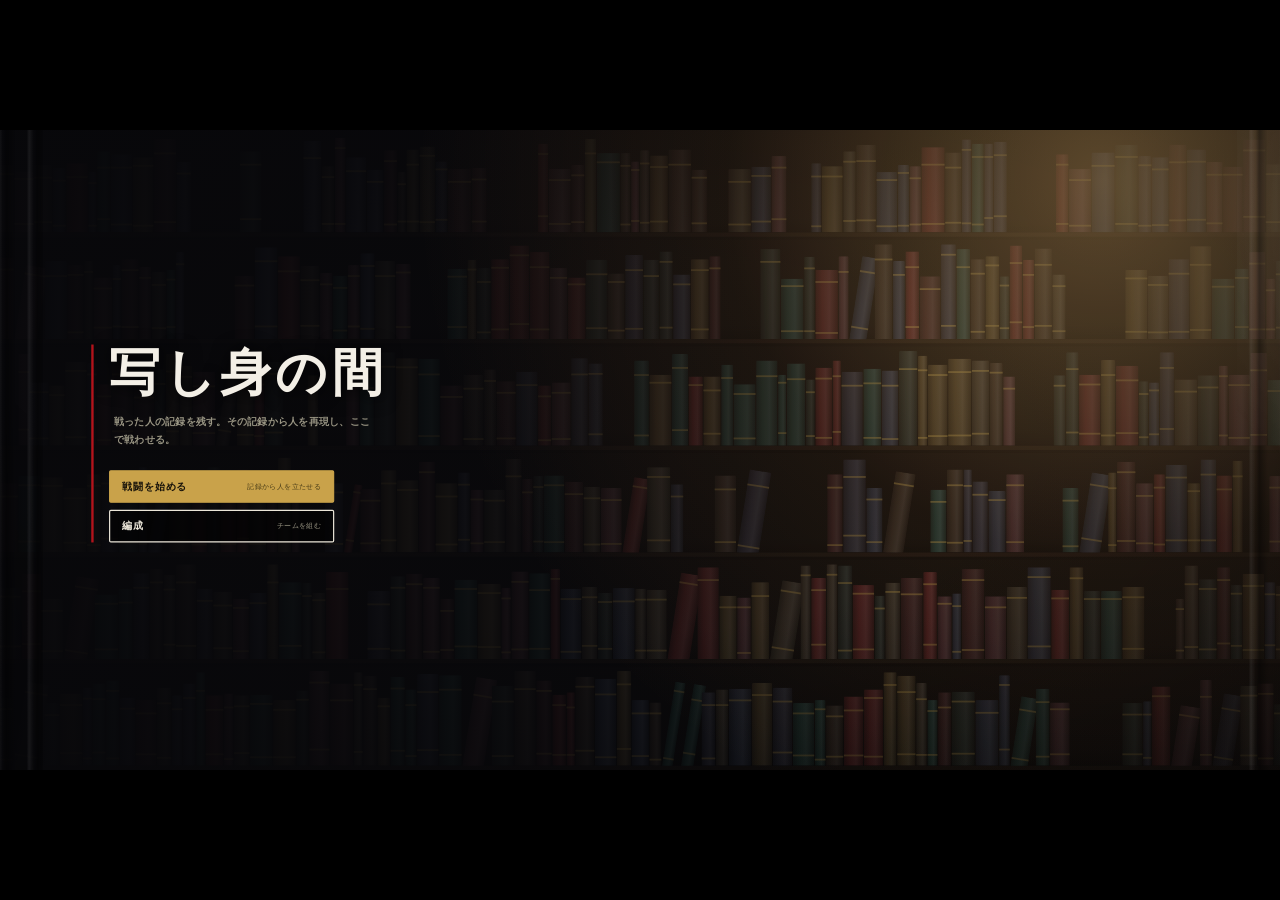
==== index.html @ 8658caf5 "戦闘試作の現状を公開用にまとめる。 参考資料の PDF は含めず、いまの画面と戦闘内容だけを残す。  Co-authored-by: Cursor <cursoragent@cursor.com>" ====
<!DOCTYPE html>
<html lang="ja">
<head>
<meta charset="UTF-8">
<meta name="viewport" content="width=device-width, initial-scale=1, maximum-scale=1, user-scalable=no, viewport-fit=cover">
<title>写し身の間</title>
<link rel="stylesheet" href="css/battle.css">
<link rel="stylesheet" href="css/frame.css">
<script>
try { if (sessionStorage.getItem('titleCurtain') === '1') document.documentElement.classList.add('curtain-hold'); } catch (err) {}
</script>
<style>
body{font-family:"Yu Mincho","YuMincho","Hiragino Mincho ProN",serif;overflow:hidden;}
#shelves{position:fixed;inset:0;display:flex;flex-direction:column;background:#0d0a08;}
.shelf{flex:1;display:flex;align-items:flex-end;overflow:hidden;border-bottom:7px solid #1c140e;box-shadow:0 5px 0 #080605,inset 0 -10px 18px rgba(0,0,0,.45);padding-top:8px;}
.b{position:relative;flex:none;margin-right:1px;border-radius:2px 2px 0 0;background-image:linear-gradient(90deg,rgba(0,0,0,.4),rgba(255,255,255,0) 30%,rgba(255,255,255,.07) 62%,rgba(0,0,0,.45));}
.b i{position:absolute;left:0;right:0;height:3px;background:rgba(201,162,74,.5);}
.b.lean{transform:rotate(9deg);transform-origin:bottom left;margin-right:14px;}
.gap{flex:none;}
#dim{position:fixed;inset:0;pointer-events:none;
  background:
    linear-gradient(90deg,rgba(8,8,11,.94) 0%,rgba(8,8,11,.86) 42%,rgba(8,8,11,.35) 72%,rgba(8,8,11,.55) 100%),
    radial-gradient(ellipse at 50% 50%,rgba(0,0,0,0) 40%,rgba(0,0,0,.7) 100%);}
#lamp{position:fixed;inset:0;pointer-events:none;background:radial-gradient(circle at 86% 8%,rgba(255,196,110,.34),rgba(255,160,70,.08) 30%,rgba(0,0,0,0) 55%);mix-blend-mode:screen;animation:flick 6s ease-in-out infinite;}
#night{position:fixed;inset:0;background:#030304;pointer-events:none;animation:lightOn 2.2s ease-out .2s forwards;}
@keyframes lightOn{0%{opacity:1}35%{opacity:.82}42%{opacity:.95}60%{opacity:.5}100%{opacity:0}}
@keyframes flick{0%,100%{opacity:1}48%{opacity:.9}52%{opacity:1}70%{opacity:.94}}
.title{
  position:relative;z-index:2;height:100%;display:flex;align-items:center;
  padding:86px 154px 108px;pointer-events:none;
}
.lead{border-left:4px solid #b3141c;padding-left:26px;max-width:640px;pointer-events:auto;}
.lead h1{margin:0;font-weight:600;font-size:5.4rem;line-height:1.12;letter-spacing:.08em;text-shadow:0 2px 30px rgba(0,0,0,.9);}
.tag{margin:18px 0 0;color:#9a9684;font-size:1.02rem;line-height:1.9;max-width:28em;}
.lead nav{display:grid;gap:12px;margin-top:34px;max-width:380px;}
.lead a.btn{
  display:flex;justify-content:space-between;align-items:center;gap:18px;
  text-decoration:none;
  font-family:"Yu Gothic","YuGothic","Hiragino Sans",sans-serif;font-weight:900;
  font-size:1.05rem;letter-spacing:.08em;text-align:left;
  background:#c9a24a;border:2px solid #c9a24a;border-radius:3px;color:#17120a;
  padding:14px 20px;
}
.lead a.btn small{font-weight:400;font-size:.75rem;color:#4a3d18;letter-spacing:.04em;}
.lead a.btn:hover{background:#e0bb64;border-color:#e0bb64;color:#17120a;}
.lead a.btn.alt{background:rgba(0,0,0,.6);border-color:#ebe6d9;color:#ebe6d9;}
.lead a.btn.alt small{color:#9a9684;}
.lead a.btn.alt:hover{background:#ebe6d9;color:#0b0c10;}
.lead a.btn.alt:hover small{color:#444;}
@container screen (max-width:860px){
  .title{padding:65px 22px;}
  .lead{padding-left:18px;}
  #dim{background:linear-gradient(180deg,rgba(8,8,11,.9),rgba(8,8,11,.78));}
}
@media(prefers-reduced-motion:reduce){#night{animation:none;opacity:0}#lamp{animation:none}}
</style>
</head>
<body>
<div id="shelves" aria-hidden="true"></div>
<div id="dim"></div>
<div id="lamp"></div>
<div id="night"></div>
<div id="curtain" class="curtain" aria-hidden="true">
  <div class="curtain-panel left"></div>
  <div class="curtain-panel right"></div>
</div>
<main class="title">
  <section class="lead">
    <h1>写し身の間</h1>
    <p class="tag">戦った人の記録を残す。その記録から人を再現し、ここで戦わせる。</p>
    <nav>
      <a class="btn" href="戦闘.html">戦闘を始める <small>記録から人を立たせる</small></a>
      <a class="btn alt" id="toForm" href="編成.html">編成 <small>チームを組む</small></a>
    </nav>
  </section>
</main>
<script>
(function () {
  var host = document.getElementById('shelves');
  var palette = ['#3b1f1f','#2a2f3d','#3a3226','#1f3a33','#4a2a2e','#2b2b36','#4a3b22','#232a24','#5a2020','#33281f'];
  function rng(a) {
    return function () {
      a |= 0; a = a + 0x6D2B79F5 | 0;
      var t = Math.imul(a ^ a >>> 15, 1 | a);
      t = t + Math.imul(t ^ t >>> 7, 61 | t) ^ t;
      return ((t ^ t >>> 14) >>> 0) / 4294967296;
    };
  }
  function build() {
    host.innerHTML = '';
    var r = rng(20261114);
    var box = document.getElementById('screen');
    var n = Math.max(3, Math.round((box ? box.clientHeight : window.innerHeight) / 170));
    var width = (box ? box.clientWidth : window.innerWidth) + 60;
    for (var s = 0; s < n; s++) {
      var shelf = document.createElement('div');
      shelf.className = 'shelf';
      var used = 0;
      while (used < width) {
        if (r() < 0.06) {
          var gap = document.createElement('div');
          gap.className = 'gap';
          var gapW = 30 + Math.floor(r() * 60);
          gap.style.width = gapW + 'px';
          shelf.appendChild(gap);
          used += gapW;
          continue;
        }
        var bookW = 14 + Math.floor(r() * 26);
        var book = document.createElement('div');
        book.className = 'b' + (r() < 0.04 ? ' lean' : '');
        book.style.width = bookW + 'px';
        book.style.height = (62 + Math.floor(r() * 36)) + '%';
        book.style.backgroundColor = palette[Math.floor(r() * palette.length)];
        var line = document.createElement('i');
        line.style.top = (10 + Math.floor(r() * 10)) + '%';
        book.appendChild(line);
        if (r() < 0.7) {
          var line2 = document.createElement('i');
          line2.style.bottom = (8 + Math.floor(r() * 10)) + '%';
          book.appendChild(line2);
        }
        shelf.appendChild(book);
        used += bookW + 1;
      }
      host.appendChild(shelf);
    }
  }
  build();
  var wait;
  window.addEventListener('screenfit', build);
  window.addEventListener('resize', function () {
    clearTimeout(wait);
    wait = setTimeout(build, 200);
  });

  var curtain = document.getElementById('curtain');
  var night = document.getElementById('night');
  var toForm = document.getElementById('toForm');
  if (toForm) toForm.addEventListener('click', function (ev) {
    if (window.matchMedia('(prefers-reduced-motion: reduce)').matches) return;
    ev.preventDefault();
    curtain.style.pointerEvents = 'auto';
    curtain.className = 'curtain closing';
    setTimeout(function () {
      try { sessionStorage.setItem('formCurtain', '1'); } catch (err) {}
      window.location.href = '編成.html';
    }, 520);
  });
  try {
    if (sessionStorage.getItem('titleCurtain') === '1') {
      night.style.animation = 'none';
      night.style.opacity = '0';
    }
  } catch (err) {}
})();
</script>
<script src="js/frame.js"></script>
<script>
if (window.revealCurtain) window.revealCurtain('titleCurtain');
</script>
</body>
</html>
---- css/battle.css ----
:root{
  --bg:#070608;
  --ink:#f3efe6;
  --dim:#a3988c;
  --gold:#c4a574;
  --gold-2:#e6d3a1;
  --line:#3a2c22;
  --hp:#c4453c;
  --stag:#d7a441;
  --panel:rgba(10,8,10,.82);
}
*{box-sizing:border-box;}
html,body{margin:0; min-height:100%;}
body{
  background:var(--bg); color:var(--ink);
  font-family:"Yu Gothic","YuGothic","Segoe UI",sans-serif;
}
button,a{font-family:inherit;}
button{
  background:#120e10; color:var(--ink); border:1px solid var(--line);
  padding:8px 14px; cursor:pointer;
}
button:hover{border-color:var(--gold);}
button.primary{border-color:var(--gold); color:var(--gold-2);}
.hidden{display:none !important;}
a{color:var(--gold-2); text-decoration:none;}

.stage-bg{
  position:fixed; inset:0; z-index:0; overflow:hidden; pointer-events:none;
  background:
    url("../assets/bg/stage.png") center bottom / cover no-repeat,
    linear-gradient(180deg, #10080c 0%, #1c1012 46%, #2a1612 100%);
}
.battle-bg{background:#070608;}
.stage-bg-art{
  position:absolute; top:-4%; left:-8%; width:116%; height:112%;
  object-fit:cover; object-position:center 42%;
  opacity:0; visibility:hidden;
  animation:bgsway 11s ease-in-out infinite;
}
.battle-bg .stage-bg-art{opacity:1; visibility:visible;}
@keyframes bgsway{
  0%,100%{transform:translateX(0);}
  50%{transform:translateX(-5.2%);}
}

.gate{
  position:relative; z-index:1; max-width:760px; margin:0 auto;
  height:100%; min-height:0; padding:48px 22px 64px;
}
.gate h1{
  font-family:"Yu Mincho","YuMincho",serif; font-weight:500;
  letter-spacing:.18em; font-size:1.6rem; margin:0 0 8px;
}
.sub{color:var(--dim); font-size:.86rem; line-height:1.6; margin:0 0 22px;}
.gate-nav{font-size:.78rem; margin-bottom:28px; letter-spacing:.08em;}
.gate-nav a{margin-right:14px;}
.preview,.pick{
  background:var(--panel); border:1px solid var(--line); padding:14px 16px; margin-bottom:14px;
}
.preview h2,.pick h2{
  margin:0 0 8px; font-size:.95rem; color:var(--gold-2); font-weight:600; letter-spacing:.08em;
}
.note{color:var(--dim); font-size:.78rem; line-height:1.55; margin:0;}
.chips{display:flex; flex-wrap:wrap; gap:6px; margin-top:8px;}
.reschip{
  font-size:.72rem; border:1px solid var(--line); border-radius:999px; padding:2px 8px; color:var(--dim);
}
.reschip.fatal,.reschip.weak{color:#ff4d3d; border-color:#6a3030;}
.reschip.normal{color:#e6c44a; border-color:#6a5420;}
.reschip.endured{color:#c8c3bb; border-color:#5a5044;}
.reschip.immune{color:#f4efe6; border-color:#5a5044;}
.pagelist{font-size:.74rem; color:var(--dim); line-height:1.55; margin:8px 0 0;}
.picks{display:grid; grid-template-columns:1fr 1fr; gap:8px;}
@container screen (max-width:640px){.picks{grid-template-columns:1fr;}}
.pickbtn{text-align:left; width:100%; background:#120e10;}
.pickbtn.sel{border-color:var(--gold); background:#1c1410;}
.pickbtn b{display:block; margin-bottom:4px;}
.pickbtn span{display:block; color:var(--dim); font-size:.75rem; font-weight:400;}
details{margin:8px 0 16px; color:var(--dim); font-size:.8rem;}
summary{cursor:pointer; color:var(--gold-2);}
.rules ul{margin:6px 0 12px; padding-left:1.2em; line-height:1.55;}
.hub a{
  display:block; border:1px solid var(--line); background:var(--panel);
  padding:22px 18px; color:var(--ink);
}
.hub a:hover{border-color:var(--gold);}
.hub h2{margin:0 0 6px; font-size:1.05rem; letter-spacing:.12em;}
.hub p{margin:0; color:var(--dim); font-size:.82rem;}

.field{position:relative; z-index:1; height:100%; min-height:0; display:flex; flex-direction:column; overflow:hidden;}
.field-bar{
  display:grid; grid-template-columns:120px 1fr 120px; align-items:center;
  padding:12px 18px 0;
}
.scenehead{text-align:center;}
.scenehead strong{
  font-family:"Yu Mincho","YuMincho",serif; font-weight:500; letter-spacing:.22em; font-size:1.05rem;
  text-shadow:0 2px 8px rgba(0,0,0,.8);
}
.field-bar .ghost{justify-self:end;}
.field-bar button{background:rgba(8,6,8,.72);}
.stage{position:absolute; left:0; right:0; top:52px; bottom:0;}
.stage-ground{
  position:absolute; left:50%; bottom:-2%; z-index:1; pointer-events:none;
  width:min(4600px, 350%); height:auto; transform:translateX(-50%);
}
.wing{position:absolute; inset:0; z-index:2; pointer-events:none;}
.wing .actor{width:190px; margin-left:-95px;}
.wing .sprite{width:158px; height:220px; overflow:visible;}
.actor{
  position:absolute;
  display:flex; flex-direction:column; align-items:center;
  pointer-events:none; transition:transform .38s cubic-bezier(.3,.9,.35,1);
}
.wing .actor.form-1{bottom:34.3%; z-index:3;}
.wing .actor.form-2{bottom:21.5%; z-index:5;}
.wing .actor.form-3{bottom:39.2%; z-index:2;}
.wing .actor.form-4{bottom:24.7%; z-index:4;}
.wing .actor.form-5{bottom:42.5%; z-index:1;}
.wing.left .actor.form-1{left:40%;}
.wing.left .actor.form-2{left:32%;}
.wing.left .actor.form-3{left:25%;}
.wing.left .actor.form-4{left:19%;}
.wing.left .actor.form-5{left:13%;}
.wing.right .actor.form-1{left:82%;}
.wing.right .actor.form-2{left:87%;}
.wing.right .actor.form-3{left:91%;}
.wing.right .actor.form-4{left:94%;}
.wing.right .actor.form-5{left:97%;}
#screen[data-layout="desk"] .plates .plate{width:348px;}
#screen[data-layout="desk"] .plate h2{font-size:1.19rem;}
#screen[data-layout="desk"] .plate .hpnum,
#screen[data-layout="desk"] .plate .stagnum{font-size:1.25rem;}
#screen[data-layout="desk"] .parties .skillcol{width:139px;}
#screen[data-layout="desk"] .skillcol .spd{font-size:2.54rem;}
#screen[data-layout="desk"] .sheet{transform:scale(1.125);}
#screen[data-layout="desk"] .sheet.left{transform-origin:top left;}
#screen[data-layout="desk"] .sheet.right{transform-origin:top right;}
.plates{position:absolute; inset:0; z-index:4; pointer-events:none;}
.plates .plate{
  position:absolute; width:240px; max-width:none; margin:0;
  pointer-events:auto;
}
.plates.left .plate.form-1{left:7%; bottom:2%; z-index:5;}
.plates.left .plate.form-2{left:5.2%; bottom:12%; z-index:4;}
.plates.left .plate.form-3{left:3.4%; bottom:22%; z-index:3;}
.plates.left .plate.form-4{left:1.6%; bottom:32%; z-index:2;}
.plates.left .plate.form-5{left:0%; bottom:42%; z-index:1;}
.plates.right .plate.form-1{right:7%; bottom:2%; z-index:5;}
.plates.right .plate.form-2{right:5.2%; bottom:12%; z-index:4;}
.plates.right .plate.form-3{right:3.4%; bottom:22%; z-index:3;}
.plates.right .plate.form-4{right:1.6%; bottom:32%; z-index:2;}
.plates.right .plate.form-5{right:0%; bottom:42%; z-index:1;}
.parties{display:flex; align-items:flex-end; justify-content:center; gap:10px; flex-wrap:wrap;}
.party{display:flex; flex-direction:column; align-items:center; gap:4px;}
.who{font-size:.72rem; letter-spacing:.12em; color:var(--gold-2);}
.parties .skillcol{width:96px;}
.actor.left{--dir:1;}
.actor.right{--dir:-1;}
.actor.left.engage{transform:translateX(288px);}
.actor.right.engage{transform:translateX(-288px);}
.actor.engage.hold{transition:none; animation:none;}
.actor.left.engage.rushing,
.actor.right.engage.rushing{transition:none;}
.actor.left.engage.rushing{animation:rushL .52s cubic-bezier(.2,.85,.3,1) both;}
.actor.right.engage.rushing{animation:rushR .52s cubic-bezier(.2,.85,.3,1) both;}
.sprite{
  position:relative; width:250px; height:330px; pointer-events:auto; cursor:pointer; transform-origin:50% 100%;
  display:flex; align-items:flex-end; justify-content:center; overflow:visible;
}
.actor.left .sprite img{transform:scaleX(-1);}
.sprite img{width:auto; height:100%; max-width:none; flex:0 0 auto;}
.sprite img.fail{display:none;}
.stand{
  position:absolute; left:50%; bottom:28px; transform:translateX(-50%);
  width:92px; height:200px; border:1px solid rgba(196,165,116,.35);
  background:linear-gradient(180deg, rgba(196,165,116,.08), rgba(196,165,116,.02));
  display:flex; align-items:flex-end; justify-content:center;
  font-family:"Yu Mincho","YuMincho",serif; font-size:2rem; color:rgba(230,211,161,.45); padding-bottom:18px;
}
.sprite img:not(.fail) ~ .stand{display:none;}
.footbuffs{
  display:flex; justify-content:center; gap:4px;
  margin-top:-18px; position:relative; z-index:3; pointer-events:none;
}
.footbuff{position:relative; width:26px; height:26px; flex:0 0 auto;}
.footbuff img{width:100%; height:100%; object-fit:contain; filter:drop-shadow(0 1px 2px rgba(0,0,0,.85));}
.footbuff img.fail{display:none;}
.footbuff b{
  position:absolute; right:-5px; bottom:-4px; min-width:12px; padding:0 2px;
  background:rgba(8,6,8,.86); color:#f4efe6; border:1px solid rgba(196,165,116,.75); border-radius:7px;
  font-size:.62rem; line-height:1.15; text-align:center;
}
.ring{
  width:132px; height:28px; margin-top:-8px;
  border:2px solid rgba(180,64,52,.9); border-radius:50%;
  background:radial-gradient(ellipse at center, rgba(0,0,0,.55), transparent 70%);
  box-shadow:0 0 12px rgba(180,64,52,.35);
}
.actor.left .ring{border-color:rgba(196,165,116,.95); box-shadow:0 0 12px rgba(196,165,116,.4);}
.morale{
  position:absolute; left:50%; top:42%; z-index:4;
  transform:translate(-50%, -50%);
  width:7.2em; height:7.2em;
  display:flex; align-items:center; justify-content:center;
  pointer-events:none;
}
.morale::before{
  content:""; position:absolute; inset:0; border-radius:50%;
  background:radial-gradient(circle, rgba(150,205,255,.42) 0%, rgba(90,170,255,.16) 46%, rgba(70,150,255,0) 72%);
  box-shadow:0 0 16px rgba(110,180,255,.35);
  animation:moraleglow 2.2s ease-in-out infinite;
}
.morale span{
  position:relative; z-index:1;
  color:#7ecbff; font-weight:700; letter-spacing:.14em;
  font-size:.78rem; line-height:1;
  text-shadow:0 0 8px rgba(90,170,255,.85), 0 1px 2px rgba(0,0,0,.65);
}
.plate{
  position:relative; width:100%; max-width:520px;
  background:transparent; border:0; padding:0;
}
.plate.right{margin-left:0;}
.plate-art{position:relative; width:100%; aspect-ratio:2171 / 724;}
.plate.right .plate-art{transform:scaleX(-1);}
.stateshead,.statusframe{
  position:absolute; inset:0; width:100%; height:100%;
  object-fit:fill; pointer-events:none;
}
.stateshead{z-index:1;}
.statusframe{z-index:3;}
.plate .bar{
  position:absolute; z-index:2; margin:0; height:auto;
  background:#140e10; overflow:hidden;
}
.plate .bar.hp{left:29.66%; top:58.70%; width:56.84%; height:11.33%;}
.plate .bar.stagger{left:28.93%; top:75.83%; width:56.29%; height:11.05%;}
.plate h2,
.plate .hpnum,.plate .stagnum{
  position:absolute; z-index:4; margin:0;
  display:flex; align-items:center; justify-content:center;
  color:#f4efe6; text-shadow:0 1px 2px #000;
  pointer-events:none;
}
.plate h2{
  left:34.09%; top:21.69%; width:38.05%; height:21%;
  font-family:"Yu Mincho","YuMincho",serif; font-weight:500;
  letter-spacing:.08em; font-size:.82rem;
}
.plate .hpnum{left:29.66%; top:58.70%; width:56.84%; height:11.33%; justify-content:flex-end; padding-right:3%;}
.plate .stagnum{left:28.93%; top:75.83%; width:56.29%; height:11.05%; justify-content:flex-end; padding-right:3%;}
.plate .hpnum,.plate .stagnum{font-size:.86rem; font-weight:600;}
.plate.right h2{transform:scaleX(-1);}
.plate.right .hpnum span,
.plate.right .stagnum span{display:inline-block; transform:scaleX(-1);}
.meter{display:flex; justify-content:space-between; font-size:.72rem; color:var(--dim); margin-top:6px;}
.bar{position:relative; height:7px; background:#1a1214; margin-top:3px; overflow:hidden;}
.bar span{position:absolute; left:0; top:0; bottom:0; display:block;}
.bar .fill{transition:width .35s ease-out;}
.bar .ghost{background:rgba(255,236,200,.75); transition:width .6s ease-in .45s;}
.bar.hp .fill{background:var(--hp);}
.bar.stagger .fill{background:var(--stag);}
.lightrow{display:flex; align-items:center; gap:6px; margin-top:8px; font-size:.75rem; color:var(--gold-2);}
.pips{display:inline-flex; gap:4px;}
.pips i{width:11px; height:15px; border:1px solid var(--gold); display:block;}
.pips i.on{background:var(--gold);}
.speeds{position:relative; z-index:2; display:flex; justify-content:center; gap:10px; margin-bottom:2px; pointer-events:auto;}
.slot{
  position:relative; width:78px; height:88px; padding:0; border:none; background:transparent;
  color:var(--ink); display:flex; flex-direction:column; align-items:center; justify-content:center; gap:1px;
}
button.slot{cursor:pointer;}
div.slot{cursor:default;}
.slot::before,.slot::after{
  content:""; position:absolute; inset:0;
  clip-path:polygon(50% 0, 100% 25%, 100% 75%, 50% 100%, 0 75%, 0 25%);
}
.slot::before{background:#8d7349;}
.slot::after{inset:3px; background:rgba(10,8,10,.94);}
.slot b,.slot span{position:relative; z-index:1; line-height:1.15;}
.slot b{font-size:1.35rem; color:var(--gold-2); font-weight:600;}
.slot span{max-width:62px; font-size:.62rem; color:var(--dim);}
.slot.sel{filter:drop-shadow(0 0 7px rgba(230,211,161,.95));}
.slot.sel::before{background:var(--gold-2);}
button.slot:hover::before{background:var(--gold-2);}
.slot.set::before{background:linear-gradient(180deg, #ffd08a, #ff8a1e 55%, #b4480c);}
.slot.set::after{background:radial-gradient(circle at 50% 40%, rgba(120,52,8,.96), rgba(22,10,4,.96) 72%);}
.slot.set b{color:#ffe2b0;}
.slot.set span{color:#ffc07a;}
.slot.set{animation:setglow 1.6s ease-in-out infinite;}
.slot.set.sel{animation:none; filter:drop-shadow(0 0 10px rgba(255,230,180,1));}
.slot.flash{animation:setburst .5s ease-out, setglow 1.6s ease-in-out .5s infinite;}
.slot.hot{animation:none; filter:drop-shadow(0 0 12px rgba(255,120,60,1)); transform:scale(1.12);}
.slot.hot::before{background:#ff6a3c;}
.slot.dazed{filter:grayscale(1) brightness(.62);}
.slot.dazed b,.slot.dazed span{color:#8d8880;}
.slot.rolling b{animation:spin .1s linear infinite;}
.slot.landed{animation:land .35s ease-out;}
.actor.ko,.plate.ko{opacity:.55;}
.badge{display:inline-block; margin-top:6px; font-size:.7rem; color:#e07a72; border:1px solid #6a3030; padding:1px 8px;}

.center{
  position:absolute; left:50%; top:4%; transform:translateX(-50%);
  width:460px; z-index:4; pointer-events:none;
}
.stage-text{font-size:.84rem; line-height:1.55; margin:10px 0 0; text-align:center;}
.stage-text.hit,.stage-text.bad{color:#e07a72;}
.stage-text.win{color:#b7d7b2;}
.stage-text.clash{color:var(--gold-2);}
.stage-text.dim{color:var(--dim);}

.dock{
  position:absolute; left:0; right:0; bottom:0; z-index:3; pointer-events:none;
  display:grid; grid-template-columns:minmax(280px, 1.2fr) minmax(240px, 1fr) minmax(280px, 1.2fr);
  gap:12px; align-items:end; padding:28px 16px 14px;
  background:linear-gradient(180deg, transparent, rgba(0,0,0,.55) 42%);
}
.dock > .handbar{pointer-events:auto;}
.handbar{padding:0;}
@container screen (max-width:980px){
  .wing .sprite{width:132px; height:184px;}
  .wing .actor{width:150px; margin-left:-75px;}
  .plates .plate{width:204px;}
}
@container screen (max-height:820px){
  .wing .sprite{width:140px; height:190px;}
}
.skillrow{display:flex; align-items:center; justify-content:center; gap:14px;}
.skillcol{
  position:relative; width:124px; aspect-ratio:462 / 984; flex:0 0 auto;
}
.skillcol.dazed{filter:grayscale(1) brightness(.62); pointer-events:none;}
.skillcol.dazed .spd{color:#9a958c;}
.skillcol .frame{
  position:absolute; pointer-events:none;
  width:calc(1536 / 462 * 100%); height:calc(1024 / 984 * 100%);
  left:calc(537 / 462 * -100%); top:calc(8 / 984 * -100%);
}
.skillcol .iconbtn{position:absolute; z-index:1; left:21.21%; width:57.14%; height:31.10%;}
.skillcol .iconbtn.a{top:7.52%;}
.skillcol .iconbtn.b{top:43.60%;}
.skillcol .head{
  position:absolute; z-index:2; padding:0; border:0; background:transparent; cursor:pointer;
  width:calc(35.50% * 188 / 164); height:calc(15.85% * 179 / 159);
  left:calc(32.03% - 35.50% * 14 / 164);
  top:calc(80.08% - 15.85% * 10 / 159);
}
.skillcol .head img{width:100%; height:100%; object-fit:fill; display:block; pointer-events:none;}
.head img.fail,.stateshead.fail,.sheet-head.fail{visibility:hidden}
.skillcol .head.on{filter:drop-shadow(0 0 6px rgba(255,154,46,.95));}
.skillcol .spd{
  position:absolute; z-index:3; left:50%; top:1.2%; margin:0;
  transform:translate(-50%, -50%); pointer-events:none;
  font-size:1.75rem; line-height:1; color:#f7f1e6;
  text-shadow:0 1px 2px #000, 0 0 2px #000;
}
.skillcol.on .spd{color:#ffe2b0;}
.iconbtn{
  padding:0; border:0; background:transparent; color:#f6f0e6;
}
.iconbtn img{
  position:absolute; left:50%; top:50%; height:102%; width:auto; aspect-ratio:1;
  transform:translate(-50%, -50%); pointer-events:none;
}
.iconbtn img.fail{display:none;}
.iconbtn .fallback{display:none; position:absolute; inset:0; align-items:center; justify-content:center; font-size:1.1rem;}
.iconbtn:has(img.fail) .fallback{display:flex;}
.iconbtn.set{filter:drop-shadow(0 0 6px rgba(255,154,46,.95));}
.iconbtn.aiming{translate:0 -8px; filter:drop-shadow(0 0 8px rgba(255,244,210,.95));}
.gear{
  width:116px; height:116px; padding:0; border:0; background:transparent; flex:0 0 auto;
  filter:drop-shadow(0 0 8px rgba(255,140,40,.35));
}
.gear img{width:100%; height:100%; object-fit:contain; display:block;}
.gear img.fail{display:none;}
.slot.pickable{filter:drop-shadow(0 0 7px rgba(74,168,255,.85));}
.skillchip{
  width:148px; padding:8px; background:#120e10; border:1px solid var(--line); font-size:.78rem;
}
.skillchip b{display:block; margin-bottom:4px;}
.hand{display:flex; justify-content:center; flex-wrap:wrap; gap:8px;}
.page{
  position:relative; width:132px; min-height:168px; text-align:left;
  background:linear-gradient(180deg, #1a1416, #0e0a0c);
  border:1px solid var(--line); color:var(--ink); padding:10px 8px 10px;
  transition:transform .16s ease, border-color .16s ease, box-shadow .16s ease;
}
button.page:hover{transform:translateY(-10px); border-color:var(--gold); box-shadow:0 8px 18px rgba(0,0,0,.55);}
.page .cost{
  position:absolute; top:-9px; left:-9px; width:26px; height:26px; border-radius:50%;
  display:flex; align-items:center; justify-content:center;
  background:radial-gradient(circle at 35% 30%, #fff4cf, #e4b85a 45%, #7a5520);
  color:#2a1a08; font-weight:700; font-size:.8rem; box-shadow:0 0 8px rgba(240,190,90,.6);
}
.page .n{display:block; margin:6px 0 8px; letter-spacing:.06em;}
.page .mark{
  position:absolute; top:-9px; right:-6px; padding:1px 6px; font-size:.64rem;
  background:#ff9a2e; color:#1a0d04; font-weight:700;
}
.page.on{border-color:#ff9a2e; box-shadow:0 0 0 1px #ff9a2e, 0 0 16px rgba(255,154,46,.45);}
button.page.on{transform:translateY(-14px);}
.page.poor{opacity:.38;}
.page.pending{opacity:0;}
.page.deal{animation:deal .38s cubic-bezier(.2,.8,.3,1.2) both;}
.diepip{display:flex; align-items:center; gap:6px; font-size:.75rem; margin-top:3px;}
.diepip img{width:18px; height:18px; object-fit:contain;}
.diepip img.fail{display:none;}
.diepip.slash{color:#e07a72;}
.diepip.pierce{color:#8fb8b4;}
.diepip.blunt{color:#e0c27a;}
.diepip.block{color:#b7c3d6;}
.diepip.evade{color:#b7d7b2;}
.actions{display:flex; justify-content:center; gap:8px; margin-top:8px;}
.err,.plan-note{
  width:fit-content; margin:0 auto 22px; padding:4px 12px;
  color:var(--gold-2); background:rgba(8,6,8,.78); font-size:.78rem;
}
.err{color:#e07a72;}

.logdock{
  position:fixed; z-index:5; top:0; right:0; width:min(420px, 100%); height:100%;
  background:rgba(8,6,8,.94); border-left:1px solid var(--line);
  display:flex; flex-direction:column; overflow:hidden;
}
.logdock-head{
  flex:0 0 auto; padding:14px 16px 10px;
  display:flex; align-items:center; justify-content:space-between;
  background:rgba(8,6,8,.98); border-bottom:1px solid var(--line);
}
.logdock-head h3{margin:0; font-size:.9rem; letter-spacing:.12em; color:var(--gold-2);}
.logdock-body{flex:1; min-height:0; overflow:auto; padding:12px 16px 18px;}
.logdock-body h3{margin:14px 0 10px; font-size:.9rem; letter-spacing:.12em; color:var(--gold-2);}
.log{font-size:.8rem; line-height:1.55;}
.log div{margin:0 0 6px;}
.log .dim{color:var(--dim);}
.log .hit,.log .bad{color:#e07a72;}
.log .win{color:#b7d7b2;}
.log .clash{color:var(--gold-2);}
.enemyhand{display:flex; flex-wrap:wrap; gap:8px; margin-top:12px;}
.enemyhand .page{cursor:default; width:120px; min-height:0;}

.duel{position:relative; display:flex; align-items:center; justify-content:center; gap:18px; margin-bottom:10px;}
.parryfx{position:absolute; left:50%; top:46%; width:0; height:0; z-index:2; pointer-events:none;}
.parryfx .blade,
.parryfx .spark{position:absolute; left:0; top:0; pointer-events:none;}
.parryfx .blade{
  width:78px; height:3px; margin:-2px 0 0 -39px; border-radius:2px;
  background:linear-gradient(90deg, transparent, #fff6d8 38%, #fff 50%, #e7c27a 72%, transparent);
  filter:drop-shadow(0 0 6px rgba(255,214,120,.95));
  transform-origin:center;
}
.parryfx .blade.a{animation:parryA .42s ease-out both;}
.parryfx .blade.b{animation:parryB .42s ease-out both;}
.parryfx .spark{
  width:18px; height:18px; margin:-9px 0 0 -9px; border-radius:50%;
  background:radial-gradient(circle, #fff 0%, #ffe08a 42%, rgba(255,150,40,0) 74%);
  animation:parrySpark .42s ease-out both;
}
.duel.spinning .face b{animation:spin .1s linear infinite;}
.duelvs{font-family:"Yu Mincho","YuMincho",serif; color:var(--gold-2); font-size:1.2rem; min-width:1.2em; text-align:center;}
.face{
  position:relative; width:96px; height:108px;
  display:flex; flex-direction:column; align-items:center; justify-content:center;
  --tone:#c4a574;
}
.face::before,.face::after{
  content:""; position:absolute; inset:0;
  clip-path:polygon(50% 0, 100% 25%, 100% 75%, 50% 100%, 0 75%, 0 25%);
}
.face::before{background:var(--tone);}
.face::after{inset:4px; background:radial-gradient(circle at 50% 38%, #2a1c18, #0a0708 75%);}
.face > *{position:relative; z-index:1;}
.face b{font-size:2.4rem; line-height:1; color:#fff3dc; text-shadow:0 0 10px var(--tone);}
.face span{font-size:.66rem; color:var(--tone); letter-spacing:.1em; margin-top:2px;}
.face img{width:22px; height:22px; object-fit:contain;}
.face img.fail{display:none;}
.face.none{visibility:hidden;}
.face.slash{--tone:#e07a72;}
.face.pierce{--tone:#7fc4bc;}
.face.blunt{--tone:#e8c26e;}
.face.block{--tone:#a9bbd6;}
.face.evade{--tone:#9fd49a;}
.face.win{transform:scale(1.14); filter:drop-shadow(0 0 14px var(--tone));}
.face.lose{opacity:.42; transform:scale(.86); filter:grayscale(.7);}
.duel.anim .face.win{animation:facewin .45s cubic-bezier(.2,.9,.3,1.3) both;}
.duel.anim .face.lose{animation:facelose .5s ease-out both;}
.duel.anim .face.tie{animation:facetie .45s ease-out both;}

.sprite.strike{animation:strike .42s cubic-bezier(.2,.9,.3,1);}
.sprite.hurt{animation:hurt .5s ease-out;}
.sprite.hurt img{animation:flash .5s ease-out;}
.sprite.recoil{animation:recoil .4s ease-out;}
.sprite.broken{animation:broken .7s ease-out;}
.sprite.collide{animation:collide .28s ease-out;}
.sprite{transition:filter .3s ease, opacity .5s ease;}
.sprite.is-staggered{transform:rotate(calc(var(--dir) * -7deg)) translateY(6px); filter:grayscale(.55) brightness(.72);}
.sprite.is-dead{opacity:.18; filter:grayscale(1);}
.sprite.fall{animation:fall .9s ease-in both;}

.fxlayer{position:absolute; inset:0; pointer-events:none; z-index:6; overflow:hidden;}
.curtain{position:fixed; inset:0; z-index:30; pointer-events:none; overflow:hidden;}
.curtain-panel{
  position:absolute; top:-4%; width:56%; height:108%; will-change:transform;
  background:
    linear-gradient(90deg, rgba(255,255,255,.05), transparent 12%, transparent 88%, rgba(0,0,0,.4)),
    repeating-linear-gradient(90deg, #12141a 0 12px, #1b1e27 12px 18px, #0b0c11 18px 30px, #171922 30px 38px);
}
.curtain-panel::before,
.curtain-panel::after{content:""; position:absolute; inset:-6% -10%; pointer-events:none;}
.curtain-panel::before{
  background:repeating-linear-gradient(90deg,
    transparent 0 20px, rgba(255,255,255,.07) 24px, transparent 32px,
    rgba(0,0,0,.38) 38px, transparent 52px);
}
.curtain-panel::after{
  background:
    radial-gradient(ellipse at 28% 20%, rgba(255,255,255,.09), transparent 36%),
    radial-gradient(ellipse at 70% 80%, rgba(0,0,0,.4), transparent 42%);
}
.curtain-panel.left{left:0; transform:translateX(-104%); box-shadow:inset -28px 0 36px rgba(0,0,0,.55);}
.curtain-panel.right{right:0; transform:translateX(104%); box-shadow:inset 28px 0 36px rgba(0,0,0,.55);}
.curtain.closing .curtain-panel.left{animation:curtainL .52s linear forwards;}
.curtain.closing .curtain-panel.right{animation:curtainR .52s linear forwards;}
.curtain.shut .curtain-panel::before{animation:foldshift 2.8s ease-in-out infinite;}
.curtain.shut .curtain-panel.right::before{animation-delay:-1.1s;}
.curtain.shut .curtain-panel::after{animation:billow 3.4s ease-in-out infinite;}
.curtain.shut .curtain-panel.left{
  transform:translateX(0);
  animation:flutterL 2.7s ease-in-out infinite both;
}
.curtain.shut .curtain-panel.right{
  transform:translateX(0);
  animation:flutterR 2.7s ease-in-out infinite both;
}
.curtain.opening .curtain-panel.left{animation:curtainOpenL .76s linear forwards;}
.curtain.opening .curtain-panel.right{animation:curtainOpenR .76s linear forwards;}
body.locked .field,body.locked .logdock,body.locked .gate{pointer-events:none;}

.arrows{position:absolute; left:0; top:0; width:100%; height:100%; pointer-events:none; z-index:3; overflow:visible;}
.arrow,.arrow-glow{fill:none; stroke-linecap:round;}
.arrow{stroke-width:3;}
.arrow.hot{stroke-width:4.5;}
.arrows.focus .arrow:not(.hot),.arrows.focus .arrow-glow:not(.hot){opacity:.28; animation:none;}
.arrow-glow{stroke-width:10; opacity:.22;}
.arrow-glow.hot{opacity:.4;}
.arrow.clash,.arrow-glow.clash{stroke:#ff9a2e;}
.arrow.cancel,.arrow-glow.cancel{stroke:#7de7ff;}
.arrow.mine,.arrow-glow.mine{stroke:#4aa8ff;}
.arrow.foe,.arrow-glow.foe{stroke:#ff4a4a;}
.arrow.foe{stroke-dasharray:12 9; animation:dashflow .6s linear infinite;}
.arrow.clash,.arrow.cancel{animation:clashpulse 1.4s ease-in-out infinite;}
.head.clash{fill:#ff9a2e;}
.head.cancel{fill:#7de7ff;}
.head.mine{fill:#4aa8ff;}
.head.foe{fill:#ff4a4a;}
.slot.aimed{filter:drop-shadow(0 0 9px rgba(74,168,255,1));}
.slot.aimed::before{background:#4aa8ff;}
.slot.aimed.set::before{background:linear-gradient(180deg, #ffd08a, #ff8a1e 55%, #b4480c);}

.intel{
  position:absolute; z-index:7; width:250px; pointer-events:none;
  background:linear-gradient(180deg, rgba(20,14,12,.97), rgba(8,6,8,.97));
  border:1px solid var(--gold); box-shadow:0 0 0 1px rgba(0,0,0,.6), 0 10px 26px rgba(0,0,0,.6);
  padding:10px 12px 11px; animation:intelin .14s ease-out;
}
.intel.enemy{border-color:#c4453c; box-shadow:0 0 0 1px rgba(0,0,0,.6), 0 0 18px rgba(196,69,60,.35);}
.intel-head{display:flex; align-items:center; gap:8px;}
.intel-head b{font-family:"Yu Mincho","YuMincho",serif; font-weight:600; font-size:1.05rem; letter-spacing:.08em; color:#f6ead0;}
.intel .cost{
  flex:0 0 auto; width:24px; height:24px; border-radius:50%;
  display:flex; align-items:center; justify-content:center;
  background:radial-gradient(circle at 35% 30%, #fff4cf, #e4b85a 45%, #7a5520);
  color:#2a1a08; font-weight:700; font-size:.78rem;
}
.intel-who{color:var(--dim); font-size:.72rem; margin:4px 0 6px;}
.intel-dice{border-top:1px solid var(--line); padding-top:4px;}
.intel-dice .diepip{font-size:.85rem;}
.intel-aim{margin-top:8px; font-size:.76rem; color:var(--gold-2); display:flex; align-items:center; gap:8px; flex-wrap:wrap;}
.tag{font-size:.68rem; padding:1px 8px; font-weight:700; letter-spacing:.08em;}
.tag.clash{background:#ff9a2e; color:#1a0d04;}
.tag.cancel{background:#7de7ff; color:#042028;}
.tag.mine{background:#4aa8ff; color:#04101c;}
.tag.foe{background:#ff4a4a; color:#1c0404;}
.pop{
  position:absolute; transform:translate(-50%, 0); text-align:center; white-space:nowrap;
  animation:pop 1.4s ease-out forwards;
}
.pop b{
  display:block; font-family:"Yu Mincho","YuMincho",serif; font-size:3.4rem; font-weight:700; line-height:.9;
  color:#ff3b2e; text-shadow:0 0 16px rgba(255,70,40,.7), 0 4px 0 #3a0a06;
}
.pop span{
  display:block; font-size:1.35rem; font-weight:700; letter-spacing:.12em; color:#ff4d3d;
  text-shadow:0 2px 0 #3a0a06, 0 0 10px rgba(255,60,40,.55);
}
.pop.endured span{color:#c8c3bb; text-shadow:0 2px 0 #161310, 0 0 8px rgba(0,0,0,.4);}
.pop.crit b{font-size:4.6rem; color:#ff2a1c; text-shadow:0 0 18px rgba(255,80,40,.8), 0 4px 0 #3a0a06;}
.pop.crit span{font-size:1.7rem; color:#ff4d3d;}
.hitburst{position:absolute; width:0; height:0; z-index:6; pointer-events:none;}
.hitburst .flash,
.hitburst .ring,
.hitburst .arc,
.hitburst .shard{position:absolute; left:0; top:0; pointer-events:none;}
.hitburst .flash{
  width:150px; height:150px; margin:-75px 0 0 -75px; border-radius:50%;
  background:radial-gradient(circle, rgba(255,248,220,.95) 0%, rgba(255,176,64,.72) 30%, rgba(255,70,24,.18) 58%, transparent 72%);
  animation:burstflash .55s ease-out forwards;
}
.hitburst .ring{
  width:112px; height:112px; margin:-56px 0 0 -56px; border-radius:50%;
  background:transparent;
  border:3px solid rgba(255,226,150,.95);
  box-shadow:0 0 18px rgba(255,140,40,.85), inset 0 0 14px rgba(255,255,255,.65);
  animation:burstring .5s ease-out forwards;
}
.hitburst .arc{
  width:168px; height:168px; margin:-84px 0 0 -84px; border-radius:50%;
  background:conic-gradient(from 18deg,
    transparent 0 16deg, rgba(255,244,214,.95) 22deg, transparent 36deg,
    transparent 78deg, rgba(255,150,40,.95) 88deg, transparent 108deg,
    transparent 150deg, rgba(255,255,255,.9) 160deg, transparent 178deg,
    transparent 230deg, rgba(255,110,30,.9) 244deg, transparent 268deg);
  mix-blend-mode:screen;
  animation:burstarc .48s ease-out forwards;
}
.hitburst .shard{
  width:22px; height:7px; margin:-3px 0 0 -11px; border-radius:2px;
  background:linear-gradient(90deg, rgba(255,252,236,.98), rgba(255,150,40,.15));
  transform:rotate(var(--a)) translateX(8px);
  animation:burstshard .5s ease-out forwards;
}
.pop.zero b{color:#b8aea4; font-size:2rem; text-shadow:0 2px 0 #000;}
.pop.zero span{color:#b8aea4;}
.pop.stag b{font-size:3rem; color:#ffd24a; letter-spacing:.3em; text-shadow:0 0 20px rgba(255,200,60,.7), 0 3px 0 #2a1a04;}
.pop.tie{left:50% !important;}
.pop.tie b{font-size:2rem; color:var(--gold-2); letter-spacing:.3em;}

.stage.shake{animation:shake .28s linear;}
.stage.shake-big{animation:shake-big .45s linear;}

.banner{
  position:fixed; inset:0; z-index:40; display:none;
  align-items:center; justify-content:center; cursor:pointer;
  background:linear-gradient(180deg, transparent 30%, rgba(0,0,0,.78) 44%, rgba(0,0,0,.78) 56%, transparent 70%);
}
.banner.on{display:flex; animation:bannerfade 1.5s ease both;}
.banner-inner{text-align:center; min-width:560px;}
.banner-sub{
  display:block; font-family:"Yu Mincho","YuMincho",serif; letter-spacing:.6em; padding-left:.6em;
  font-size:.78rem; color:var(--gold); margin-bottom:6px;
}
.banner strong{
  display:block; font-family:"Yu Mincho","YuMincho",serif; font-weight:500;
  font-size:4rem; letter-spacing:.32em; padding-left:.32em;
  color:#f6ead0; text-shadow:0 0 24px rgba(230,190,110,.55);
  animation:bannertext 1.5s ease both;
}
.banner-rule{
  display:block; height:1px; margin:12px auto 0; width:100%;
  background:linear-gradient(90deg, transparent, #c4a574 18%, #fff1cf 50%, #c4a574 82%, transparent);
  animation:bannerrule 1.5s ease both;
}
.banner.win strong{color:#ffe7b0;}
.banner.lose strong{color:#ff8a7a; text-shadow:0 0 24px rgba(220,70,50,.55);}

@keyframes setglow{
  0%,100%{filter:drop-shadow(0 0 6px rgba(255,140,40,.65));}
  50%{filter:drop-shadow(0 0 14px rgba(255,150,40,1));}
}
@keyframes setburst{
  0%{transform:scale(1); filter:drop-shadow(0 0 0 rgba(255,170,60,0)) brightness(2);}
  35%{transform:scale(1.22); filter:drop-shadow(0 0 22px rgba(255,170,60,1)) brightness(1.5);}
  100%{transform:scale(1); filter:drop-shadow(0 0 8px rgba(255,140,40,.8));}
}
@keyframes dashflow{to{stroke-dashoffset:-21;}}
@keyframes clashpulse{0%,100%{opacity:.85;} 50%{opacity:1;}}
@keyframes intelin{from{opacity:0; transform:translateY(6px);} to{opacity:1; transform:none;}}
@keyframes spin{0%{opacity:.35;} 50%{opacity:1;} 100%{opacity:.35;}}
@keyframes land{0%{transform:scale(1.3);} 100%{transform:scale(1);}}
@keyframes moraleglow{
  0%,100%{opacity:.72; transform:scale(.94);}
  50%{opacity:1; transform:scale(1.06);}
}
@keyframes deal{
  0%{opacity:0; transform:translateY(60px) rotate(6deg) scale(.9);}
  100%{opacity:1; transform:none;}
}
@keyframes facewin{
  0%{transform:scale(.6); opacity:0;}
  60%{transform:scale(1.28); opacity:1;}
  100%{transform:scale(1.14);}
}
@keyframes facelose{
  0%{transform:scale(.6); opacity:0;}
  40%{transform:scale(1.05); opacity:1; filter:none;}
  100%{transform:scale(.86) rotate(-6deg); opacity:.42; filter:grayscale(.7);}
}
@keyframes facetie{
  0%{transform:scale(.6); opacity:0;}
  50%{transform:scale(1.1); opacity:1;}
  70%{transform:translateX(-6px);}
  85%{transform:translateX(6px);}
  100%{transform:none;}
}
@keyframes parryA{
  0%{transform:rotate(-62deg) scaleX(.15); opacity:0;}
  40%{transform:rotate(-24deg) scaleX(1); opacity:1;}
  100%{transform:rotate(-16deg) scaleX(1.08); opacity:0;}
}
@keyframes parryB{
  0%{transform:rotate(62deg) scaleX(.15); opacity:0;}
  40%{transform:rotate(24deg) scaleX(1); opacity:1;}
  100%{transform:rotate(16deg) scaleX(1.08); opacity:0;}
}
@keyframes parrySpark{
  0%{transform:scale(.15); opacity:0;}
  35%{transform:scale(1.35); opacity:1;}
  100%{transform:scale(2.4); opacity:0;}
}
@keyframes rushL{
  0%{transform:translateX(0);}
  70%{transform:translateX(307px);}
  100%{transform:translateX(288px);}
}
@keyframes rushR{
  0%{transform:translateX(0);}
  70%{transform:translateX(-307px);}
  100%{transform:translateX(-288px);}
}
@keyframes collide{
  0%{transform:translateX(0) scale(1);}
  40%{transform:translateX(calc(var(--dir) * 34px)) scale(1.06);}
  100%{transform:translateX(0) scale(1);}
}
@keyframes strike{
  0%{transform:translateX(0);}
  35%{transform:translateX(calc(var(--dir) * 70px)) scale(1.05);}
  100%{transform:translateX(0);}
}
@keyframes hurt{
  0%{transform:translateX(0);}
  25%{transform:translateX(calc(var(--dir) * -46px)) rotate(calc(var(--dir) * -4deg));}
  100%{transform:translateX(0);}
}
@keyframes recoil{
  0%{transform:translateX(0);}
  30%{transform:translateX(calc(var(--dir) * -24px));}
  100%{transform:translateX(0);}
}
@keyframes burstflash{
  0%{transform:scale(.2); opacity:1;}
  100%{transform:scale(1.4); opacity:0;}
}
@keyframes burstring{
  0%{transform:scale(.15); opacity:1;}
  100%{transform:scale(1.75); opacity:0;}
}
@keyframes burstarc{
  0%{transform:scale(.35) rotate(-16deg); opacity:1;}
  100%{transform:scale(1.2) rotate(20deg); opacity:0;}
}
@keyframes burstshard{
  0%{transform:rotate(var(--a)) translateX(8px); opacity:1;}
  100%{transform:rotate(var(--a)) translateX(var(--d)) scale(.35); opacity:0;}
}
@keyframes flash{
  0%{filter:brightness(3) saturate(0);}
  30%{filter:brightness(1.1) sepia(1) saturate(4) hue-rotate(-50deg) drop-shadow(0 0 10px rgba(255,40,30,.8));}
  100%{filter:none;}
}
@keyframes broken{
  0%{transform:translateX(0);}
  15%{transform:translateX(calc(var(--dir) * -18px));}
  30%{transform:translateX(calc(var(--dir) * 12px));}
  45%{transform:translateX(calc(var(--dir) * -8px));}
  100%{transform:rotate(calc(var(--dir) * -7deg)) translateY(6px);}
}
@keyframes fall{
  0%{opacity:1; transform:none; filter:none;}
  100%{opacity:.18; transform:rotate(calc(var(--dir) * -16deg)) translateY(24px); filter:grayscale(1);}
}
@keyframes pop{
  0%{opacity:0; transform:translate(-50%, 16px) scale(.6);}
  14%{opacity:1; transform:translate(-50%, -10px) scale(1.25);}
  30%{transform:translate(-50%, -14px) scale(1);}
  100%{opacity:0; transform:translate(-50%, -70px) scale(1);}
}
@keyframes shake{
  0%,100%{transform:none;}
  25%{transform:translate(-4px, 2px);}
  50%{transform:translate(4px, -2px);}
  75%{transform:translate(-2px, 1px);}
}
@keyframes shake-big{
  0%,100%{transform:none;}
  15%{transform:translate(-10px, 4px);}
  30%{transform:translate(9px, -4px);}
  45%{transform:translate(-7px, 3px);}
  60%{transform:translate(5px, -2px);}
  80%{transform:translate(-2px, 1px);}
}
@keyframes curtainL{
  0%{transform:translateX(-104%);}
  100%{transform:translateX(0);}
}
@keyframes curtainR{
  0%{transform:translateX(104%);}
  100%{transform:translateX(0);}
}
@keyframes curtainOpenL{
  0%{transform:translateX(0);}
  100%{transform:translateX(-104%);}
}
@keyframes curtainOpenR{
  0%{transform:translateX(0);}
  100%{transform:translateX(104%);}
}
@keyframes flutterL{
  0%,100%{transform:translateX(0);}
  50%{transform:translateX(-6px);}
}
@keyframes flutterR{
  0%,100%{transform:translateX(0);}
  50%{transform:translateX(6px);}
}
@keyframes foldshift{
  0%,100%{transform:translateX(0);}
  50%{transform:translateX(10px);}
}
@keyframes billow{
  0%,100%{transform:translateY(0) scaleX(1);}
  50%{transform:translateY(10px) scaleX(1.04);}
}
@keyframes bannerfade{
  0%{opacity:0;}
  15%,78%{opacity:1;}
  100%{opacity:0;}
}
@keyframes bannertext{
  0%{opacity:0; letter-spacing:.9em; filter:blur(6px);}
  25%{opacity:1; letter-spacing:.32em; filter:none;}
  80%{opacity:1;}
  100%{opacity:0; letter-spacing:.42em;}
}
@keyframes bannerrule{
  0%{transform:scaleX(0);}
  30%{transform:scaleX(1);}
  100%{transform:scaleX(1);}
}

.sheet{
  position:absolute; top:58px; z-index:8;
  width:520px;
  pointer-events:auto;
  filter:drop-shadow(0 12px 24px rgba(0,0,0,.55));
}
.sheet.right{right:16px;}
.sheet.left{left:16px;}
.sheet-frame{position:relative; width:100%; aspect-ratio:903 / 1024;}
.sheet-head{
  position:absolute; z-index:1; object-fit:cover; border-radius:50%;
  left:8.9%; top:7.4%; width:19.5%; height:19.1%;
  background:#120e10; pointer-events:none;
}
.sheet-fill{position:absolute; z-index:1; background:#140e10; overflow:hidden;}
.sheet-fill.hp{left:46.6%; top:21.4%; width:35.7%; height:3.05%;}
.sheet-fill.san{left:47.0%; top:26.2%; width:35.3%; height:3.15%;}
.sheet-fill span{display:block; height:100%;}
.sheet-fill.hp span{background:var(--hp);}
.sheet-fill.san span{background:var(--stag);}
.sheet-content,.sheet-main{position:absolute; inset:0; width:100%; height:100%; pointer-events:none;}
.sheet-content{z-index:1;}
.sheet-main{z-index:2;}
.sheet-office,.sheet-name,.sheet-hpnum,.sheet-sannum{
  position:absolute; z-index:3; margin:0;
  display:flex; align-items:center; justify-content:center;
  color:#f6efe2; text-shadow:0 1px 2px #000; pointer-events:none;
  font-family:"Yu Mincho","YuMincho",serif; font-weight:500;
}
.sheet-office{left:31.2%; top:8.9%; width:44%; height:5.4%; letter-spacing:.12em; font-size:1.05rem;}
.sheet-name{left:31.6%; top:15.3%; width:19.2%; height:4.2%; letter-spacing:.02em; font-size:.64rem; line-height:1;}
.sheet-hpnum,.sheet-sannum{justify-content:flex-end; padding-right:1.6%; font-size:.78rem; font-weight:600;}
.sheet-hpnum{left:46.6%; top:21.2%; width:35.7%; height:3.1%;}
.sheet-sannum{left:47.0%; top:26.1%; width:35.3%; height:3.2%;}
.sheet-tab{
  position:absolute; inset:0; z-index:4; margin:0; padding:0; border:0;
  background:transparent; cursor:pointer;
}
.sheet-tab:hover{border:0;}
.sheet-tab img{
  position:absolute; inset:0; width:100%; height:100%;
  object-fit:fill; display:block; pointer-events:none;
}
.sheet-tab.skills{clip-path:inset(32.81% 63.46% 59.96% 6.2%);}
.sheet-tab.passive{clip-path:inset(32.81% 33.56% 60.16% 37.43%);}
.sheet-tab.mind{clip-path:inset(32.81% 4.1% 60.16% 67.77%);}
.sheet-page{
  position:absolute; z-index:5; overflow:auto; box-sizing:border-box;
  left:7.2%; top:42.6%; width:86.2%; height:46%;
  padding:4px 8px 8px;
}
.sheet-close{
  position:absolute; z-index:4; top:2.4%; right:3.6%;
  width:22px; height:22px; padding:0; line-height:20px;
  background:rgba(8,6,8,.8); border-color:var(--line); color:var(--gold-2);
  font-size:.9rem;
}
.skillgrid{display:flex; flex-wrap:wrap; gap:6px 8px;}
.skillcard{
  width:68px; padding:0; border:0; background:transparent; color:var(--ink);
  display:flex; flex-direction:column; align-items:center; gap:6px;
}
.skillcard b{font-size:.68rem; font-weight:500; letter-spacing:.04em; line-height:1.3;}
.skillart{
  position:relative; width:56px; height:56px;
  display:flex; align-items:center; justify-content:center;
  border-radius:10px; background:#100c0e;
}
.skillart.slash{box-shadow:0 0 0 3px #c4453c;}
.skillart.pierce{box-shadow:0 0 0 3px #6d8cff;}
.skillart.blunt{box-shadow:0 0 0 3px #d7a441;}
.skillart.block,.skillart.defense{box-shadow:0 0 0 3px #8d7349;}
.skillcard.on .skillart{filter:drop-shadow(0 0 8px rgba(230,211,161,.85));}
.skillicon{width:48px; height:48px; object-fit:contain;}
.skillicon.fail{display:none;}
.skilluse{margin:0; color:var(--dim); font-size:.82rem; line-height:1.55;}
.skilldice{list-style:none; margin:0; padding:0;}
.skilldice li{margin:0 0 4px; color:var(--dim); font-size:.82rem; line-height:1.55;}
.skilldetail .skilldice b{font-family:inherit; font-size:.82rem; letter-spacing:0; font-weight:650; color:var(--ink);}
.term{display:inline-flex; align-items:center; gap:2px; vertical-align:baseline;}
.term img{width:16px; height:16px; object-fit:contain;}
.term img.fail{display:none;}
.term-link{
  padding:0; border:0; background:none; color:#e6c44a; cursor:help;
  font:inherit; line-height:inherit; text-decoration:underline; text-underline-offset:2px;
}
.buffpop#termTip{position:fixed; left:0; top:0; bottom:auto; z-index:80; display:none; width:320px;}
.buffpop#termTip.on{display:block;}
.skillart .attr{
  position:absolute; left:50%; bottom:-9px; transform:translateX(-50%);
  width:24px; height:24px; object-fit:contain; padding:3px; box-sizing:border-box;
  background:#120e10; border-radius:50%; border:1px solid var(--gold);
}
.skilldetail{
  margin-top:4px; padding-top:4px; border-top:1px solid var(--line);
  display:flex; flex-direction:column; gap:4px;
}
.skilldetail > b{font-family:"Yu Mincho","YuMincho",serif; font-size:1.05rem; letter-spacing:.08em; font-weight:500;}
.skilldetail span{color:var(--dim); font-size:.82rem;}
.passives{list-style:none; margin:0; padding:0;}
.passives li{margin:0 0 12px;}
.passives b{display:block; margin-bottom:3px; color:var(--gold-2); font-weight:600;}
.passives span{color:var(--dim); font-size:.82rem; line-height:1.5; white-space:pre-line;}
.sheet-empty,.sheet-note{margin:0; color:var(--dim); font-size:.82rem; line-height:1.6;}
.sheet-bars{position:relative; margin-top:8px;}
.sheet-bars .resistslot{margin-top:0;}
.resistslot{position:relative; width:100%; margin-top:8px; aspect-ratio:1536 / 477; pointer-events:none;}
.buffslot{
  position:absolute; top:0; height:100%; width:auto; z-index:7;
  aspect-ratio:2172 / 724; pointer-events:none;
}
.sheet.right .buffslot{right:calc(100% + 8px);}
.sheet.left .buffslot{left:calc(100% + 8px);}
.buffframe{position:absolute; inset:0; width:100%; height:100%; object-fit:fill;}
.buffrow{
  position:absolute; left:6%; right:34%; top:16%; bottom:16%;
  display:flex; align-items:center; gap:6px;
}
.bufficon{
  position:relative; width:40px; height:40px; flex:0 0 auto; pointer-events:auto;
  padding:0; border:0; background:transparent; cursor:pointer;
}
.bufficon:hover,.bufficon.on{border:0; filter:drop-shadow(0 0 6px rgba(230,211,161,.8));}
.bufficon img{width:100%; height:100%; object-fit:contain;}
.bufficon img.fail{visibility:hidden;}
.buffpop{
  position:absolute; left:0; bottom:calc(100% + 10px); z-index:8;
  width:440px; padding:16px 18px 14px; pointer-events:auto;
  background:#16110e; border:1px solid #8d6e45;
  box-shadow:0 12px 28px rgba(0,0,0,.6); color:#e7d7c0;
}
.sheet.left .buffpop{left:auto; right:0;}
.buffpop-head{
  display:grid; grid-template-columns:52px 1fr auto; align-items:center; gap:12px;
  margin-bottom:12px;
}
.buffpop-head img{width:52px; height:52px; object-fit:contain;}
.buffpop-head img.fail{display:none;}
.buffpop-head b{
  font-family:"Yu Mincho","YuMincho",serif; font-weight:500;
  font-size:1.15rem; letter-spacing:.06em; color:#f4efe6;
}
.buffpop-stack{color:#cbbba6; font-size:.78rem; letter-spacing:.12em; white-space:nowrap;}
.buffpop-stack strong{
  display:inline-block; margin-left:8px;
  font-size:1.35rem; font-weight:500; letter-spacing:0; color:#f4efe6;
}
.buffpop ul{margin:0; padding:0; list-style:none;}
.buffpop li{
  position:relative; margin:0 0 6px; padding-left:14px;
  color:#e4d3bc; font-size:.92rem; line-height:1.45;
}
.buffpop li::before{content:"-"; position:absolute; left:0; top:0;}
.bufficon b{
  position:absolute; right:-3px; bottom:-3px; min-width:14px; padding:0 3px;
  background:#120e10; color:#f4efe6; border:1px solid var(--gold); border-radius:8px;
  font-size:.62rem; line-height:1.25; text-align:center;
}
.resistframe{position:absolute; inset:0; width:100%; height:100%; object-fit:fill;}
.resistrow{
  position:absolute; left:24%; right:16%; top:30%; bottom:24%;
  display:flex; align-items:center; justify-content:space-around; gap:8px;
}
.resistitem{display:flex; align-items:center; gap:8px; min-width:0;}
.resistitem img{width:34px; height:34px; object-fit:contain; flex:0 0 auto;}
.resistitem span{display:flex; flex-direction:column; line-height:1.15;}
.resistitem b{font-size:1.05rem; font-weight:650; letter-spacing:.08em;}
.resistitem i{font-style:normal; font-size:.92rem;}
.resistitem.fatal,.resistitem.weak{color:#ff4d3d;}
.resistitem.normal{color:#e6c44a;}
.resistitem.endured{color:#c8c3bb;}
.resistitem.immune{color:#f4efe6;}
.mind{display:flex; flex-direction:column; align-items:center; text-align:center; gap:2px;}
.mind-icon{width:52px; height:52px; object-fit:contain;}
.mind h3{
  margin:0 0 2px; font-family:"Yu Mincho","YuMincho",serif;
  font-size:1.05rem; font-weight:500; letter-spacing:.16em; line-height:1.2;
}
.mind section{width:100%;}
.mind section b{display:block; color:var(--gold-2); font-size:.84rem; letter-spacing:.08em; line-height:1.2;}
.mind section span{display:block; margin:1px 0 2px; color:var(--dim); font-size:.68rem; line-height:1.2;}
.mind section p{margin:0; font-size:.82rem; line-height:1.35;}
.mind hr{width:68%; border:0; border-top:1px solid var(--line); margin:6px 0;}
@container screen (max-width:720px){
  .sheet{width:520px;}
  .sheet.right,.sheet.left{left:58px; right:auto;}
}
---- css/frame.css ----
html,body{
  margin:0; width:100%; height:100%; overflow:hidden;
  background:#000;
}
body{touch-action:manipulation;}
#screen{
  width:2160px; height:1080px; overflow:hidden;
  position:fixed; left:0; top:0;
  background:#070608;
  container-name:screen;
  container-type:size;
}
#screen>.prep,
#screen>.wrap,
#screen>.gate,
#screen>.title{
  height:100%; min-height:0; overflow:auto; box-sizing:border-box;
}
#screen>.field{height:100%; min-height:0; overflow:hidden;}
.curtain{position:fixed; inset:0; z-index:30; pointer-events:none; overflow:hidden;}
.curtain-panel{
  position:absolute; top:-4%; width:56%; height:108%; will-change:transform;
  background:
    linear-gradient(90deg, rgba(255,255,255,.05), transparent 12%, transparent 88%, rgba(0,0,0,.4)),
    repeating-linear-gradient(90deg, #12141a 0 12px, #1b1e27 12px 18px, #0b0c11 18px 30px, #171922 30px 38px);
}
.curtain-panel::before,
.curtain-panel::after{content:""; position:absolute; inset:-6% -10%; pointer-events:none;}
.curtain-panel::before{
  background:repeating-linear-gradient(90deg,
    transparent 0 20px, rgba(255,255,255,.07) 24px, transparent 32px,
    rgba(0,0,0,.38) 38px, transparent 52px);
}
.curtain-panel::after{
  background:
    radial-gradient(ellipse at 28% 20%, rgba(255,255,255,.09), transparent 36%),
    radial-gradient(ellipse at 70% 80%, rgba(0,0,0,.4), transparent 42%);
}
.curtain-panel.left{left:0; transform:translateX(-104%); box-shadow:inset -28px 0 36px rgba(0,0,0,.55);}
.curtain-panel.right{right:0; transform:translateX(104%); box-shadow:inset 28px 0 36px rgba(0,0,0,.55);}
.curtain.closing .curtain-panel.left{animation:curtainL .52s linear forwards;}
.curtain.closing .curtain-panel.right{animation:curtainR .52s linear forwards;}
.curtain.shut .curtain-panel.left{transform:translateX(0);}
.curtain.shut .curtain-panel.right{transform:translateX(0);}
.curtain.opening .curtain-panel.left{animation:curtainOpenL .76s linear forwards;}
.curtain.opening .curtain-panel.right{animation:curtainOpenR .76s linear forwards;}
@keyframes curtainL{0%{transform:translateX(-104%);}100%{transform:translateX(0);}}
@keyframes curtainR{0%{transform:translateX(104%);}100%{transform:translateX(0);}}
@keyframes curtainOpenL{0%{transform:translateX(0);}100%{transform:translateX(-104%);}}
@keyframes curtainOpenR{0%{transform:translateX(0);}100%{transform:translateX(104%);}}
html.curtain-hold,
html.curtain-hold body{background:#000;}
html.curtain-hold body{visibility:hidden;}
html.curtain-hold .curtain{visibility:visible;}
html.curtain-hold .curtain-panel.left,
html.curtain-hold .curtain-panel.right{transform:translateX(0) !important;animation:none !important;}
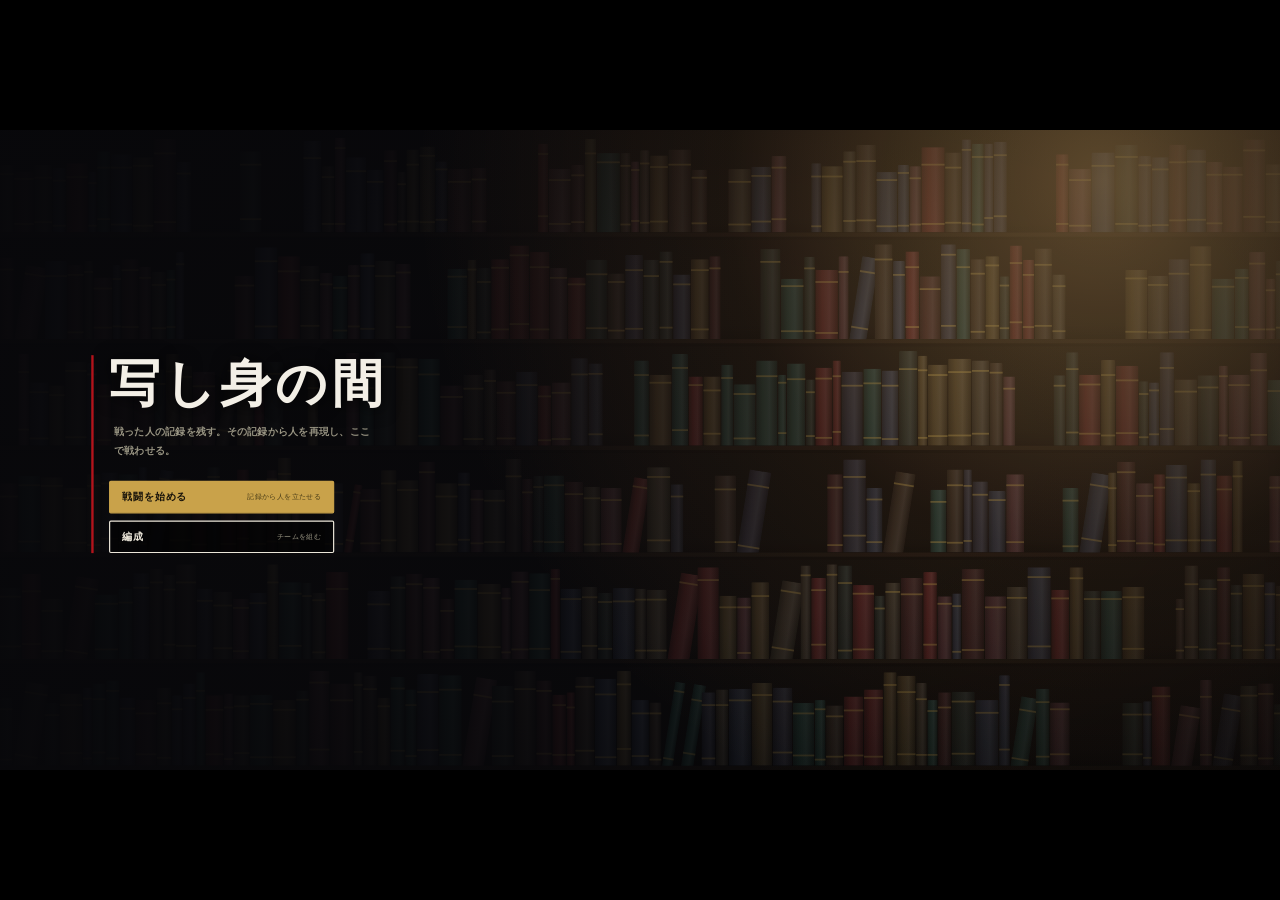
==== commit 82bbe630: "ナーグルの戦闘と、画面を移るときの墨を今の試作に合わせる。 Co-authored-by: Cursor <cursoragent@cursor.com>" ====
--- a/index.html
+++ b/index.html
@@ -7,7 +7,7 @@
 <link rel="stylesheet" href="css/battle.css">
 <link rel="stylesheet" href="css/frame.css">
 <script>
-try { if (sessionStorage.getItem('titleCurtain') === '1') document.documentElement.classList.add('curtain-hold'); } catch (err) {}
+try { if (sessionStorage.getItem('titleInk') === '1') document.documentElement.classList.add('ink-hold'); } catch (err) {}
 </script>
 <style>
 body{font-family:"Yu Mincho","YuMincho","Hiragino Mincho ProN",serif;overflow:hidden;}
@@ -60,16 +60,20 @@
 <div id="dim"></div>
 <div id="lamp"></div>
 <div id="night"></div>
-<div id="curtain" class="curtain" aria-hidden="true">
-  <div class="curtain-panel left"></div>
-  <div class="curtain-panel right"></div>
-</div>
+<svg id="ink-filter" width="0" height="0" aria-hidden="true">
+  <filter id="goo" x="0" y="0" width="100%" height="100%" color-interpolation-filters="sRGB">
+    <feGaussianBlur in="SourceGraphic" stdDeviation="9"/>
+    <feColorMatrix values="1 0 0 0 0  0 1 0 0 0  0 0 1 0 0  0 0 0 30 -13"/>
+  </filter>
+</svg>
+<div id="ink-cover"></div>
+<canvas id="ink"></canvas>
 <main class="title">
   <section class="lead">
     <h1>写し身の間</h1>
     <p class="tag">戦った人の記録を残す。その記録から人を再現し、ここで戦わせる。</p>
     <nav>
-      <a class="btn" href="戦闘.html">戦闘を始める <small>記録から人を立たせる</small></a>
+      <a class="btn" id="toBattle" href="戦闘.html">戦闘を始める <small>記録から人を立たせる</small></a>
       <a class="btn alt" id="toForm" href="編成.html">編成 <small>チームを組む</small></a>
     </nav>
   </section>
@@ -133,22 +137,9 @@
     clearTimeout(wait);
     wait = setTimeout(build, 200);
   });
-
-  var curtain = document.getElementById('curtain');
   var night = document.getElementById('night');
-  var toForm = document.getElementById('toForm');
-  if (toForm) toForm.addEventListener('click', function (ev) {
-    if (window.matchMedia('(prefers-reduced-motion: reduce)').matches) return;
-    ev.preventDefault();
-    curtain.style.pointerEvents = 'auto';
-    curtain.className = 'curtain closing';
-    setTimeout(function () {
-      try { sessionStorage.setItem('formCurtain', '1'); } catch (err) {}
-      window.location.href = '編成.html';
-    }, 520);
-  });
   try {
-    if (sessionStorage.getItem('titleCurtain') === '1') {
+    if (sessionStorage.getItem('titleInk') === '1' && night) {
       night.style.animation = 'none';
       night.style.opacity = '0';
     }
@@ -156,8 +147,33 @@
 })();
 </script>
 <script src="js/frame.js"></script>
+<script src="js/ink.js"></script>
 <script>
-if (window.revealCurtain) window.revealCurtain('titleCurtain');
+(function () {
+  var toBattle = document.getElementById('toBattle');
+  if (toBattle) toBattle.addEventListener('click', function (ev) {
+    if (window.matchMedia('(prefers-reduced-motion: reduce)').matches) return;
+    ev.preventDefault();
+    var go = function () {
+      try { sessionStorage.setItem('battleInk', '1'); } catch (err) {}
+      window.location.href = '戦闘.html';
+    };
+    if (window.playInkOut) window.playInkOut(go);
+    else go();
+  });
+  var toForm = document.getElementById('toForm');
+  if (toForm) toForm.addEventListener('click', function (ev) {
+    if (window.matchMedia('(prefers-reduced-motion: reduce)').matches) return;
+    ev.preventDefault();
+    var go = function () {
+      try { sessionStorage.setItem('formInk', '1'); } catch (err) {}
+      window.location.href = '編成.html';
+    };
+    if (window.playInkOut) window.playInkOut(go);
+    else go();
+  });
+  if (window.revealInk) window.revealInk('titleInk');
+})();
 </script>
 </body>
 </html>
--- a/css/battle.css
+++ b/css/battle.css
@@ -922,6 +922,7 @@
 .skillart.pierce{box-shadow:0 0 0 3px #6d8cff;}
 .skillart.blunt{box-shadow:0 0 0 3px #d7a441;}
 .skillart.block,.skillart.defense{box-shadow:0 0 0 3px #8d7349;}
+.skillart.evade{box-shadow:0 0 0 3px #7dba78;}
 .skillcard.on .skillart{filter:drop-shadow(0 0 8px rgba(230,211,161,.85));}
 .skillicon{width:48px; height:48px; object-fit:contain;}
 .skillicon.fail{display:none;}
--- a/css/frame.css
+++ b/css/frame.css
@@ -54,3 +54,15 @@
 html.curtain-hold .curtain{visibility:visible;}
 html.curtain-hold .curtain-panel.left,
 html.curtain-hold .curtain-panel.right{transform:translateX(0) !important;animation:none !important;}
+#ink-cover{
+  position:fixed; inset:0; z-index:80; background:#060509; pointer-events:none; visibility:hidden;
+}
+#ink{
+  position:fixed; z-index:81; pointer-events:none; filter:url(#goo);
+}
+html.ink-hold,
+html.ink-hold body{background:#000;}
+html.ink-hold body{visibility:hidden;}
+html.ink-hold #ink,
+html.ink-hold #ink-cover,
+html.ink-hold #ink-filter{visibility:visible;}
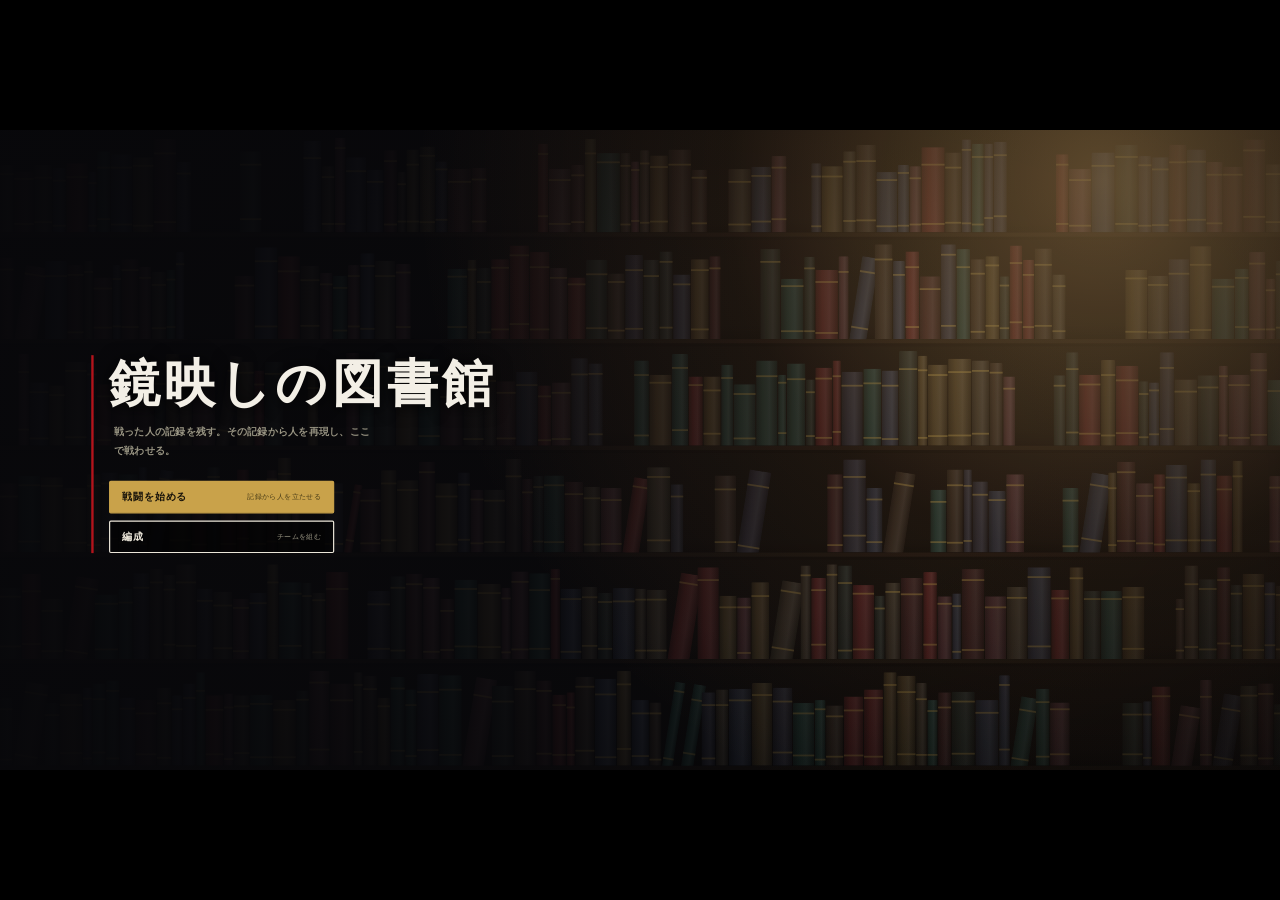
==== commit 4631b3d6: "タイトルを鏡映しの図書館にし、縦持ちでは横向きを案内する。戦闘開始のカーテン中に参加キャラの画像を先読みする。 Co-authored-by: Cursor <cursoragent@cursor.c" ====
--- a/index.html
+++ b/index.html
@@ -3,7 +3,9 @@
 <head>
 <meta charset="UTF-8">
 <meta name="viewport" content="width=device-width, initial-scale=1, maximum-scale=1, user-scalable=no, viewport-fit=cover">
-<title>写し身の間</title>
+<title>鏡映しの図書館</title>
+<link rel="icon" href="assets/ui/icon-512.png" type="image/png" sizes="512x512">
+<link rel="apple-touch-icon" href="assets/ui/icon-512.png">
 <link rel="stylesheet" href="css/battle.css">
 <link rel="stylesheet" href="css/frame.css">
 <script>
@@ -29,7 +31,7 @@
   position:relative;z-index:2;height:100%;display:flex;align-items:center;
   padding:86px 154px 108px;pointer-events:none;
 }
-.lead{border-left:4px solid #b3141c;padding-left:26px;max-width:640px;pointer-events:auto;}
+.lead{border-left:4px solid #b3141c;padding-left:26px;max-width:760px;pointer-events:auto;}
 .lead h1{margin:0;font-weight:600;font-size:5.4rem;line-height:1.12;letter-spacing:.08em;text-shadow:0 2px 30px rgba(0,0,0,.9);}
 .tag{margin:18px 0 0;color:#9a9684;font-size:1.02rem;line-height:1.9;max-width:28em;}
 .lead nav{display:grid;gap:12px;margin-top:34px;max-width:380px;}
@@ -70,7 +72,7 @@
 <canvas id="ink"></canvas>
 <main class="title">
   <section class="lead">
-    <h1>写し身の間</h1>
+    <h1>鏡映しの図書館</h1>
     <p class="tag">戦った人の記録を残す。その記録から人を再現し、ここで戦わせる。</p>
     <nav>
       <a class="btn" id="toBattle" href="戦闘.html">戦闘を始める <small>記録から人を立たせる</small></a>
--- a/css/frame.css
+++ b/css/frame.css
@@ -17,6 +17,25 @@
   height:100%; min-height:0; overflow:auto; box-sizing:border-box;
 }
 #screen>.field{height:100%; min-height:0; overflow:hidden;}
+#turn-hint{
+  display:none;
+  position:fixed;
+  inset:0;
+  z-index:70;
+  box-sizing:border-box;
+  align-items:center;
+  justify-content:center;
+  padding:28px;
+  background:#070608;
+  color:#f6ead0;
+  font-family:"Yu Mincho","YuMincho",serif;
+  font-size:1.45rem;
+  font-weight:500;
+  letter-spacing:.14em;
+  line-height:1.7;
+  text-align:center;
+}
+#turn-hint.on{display:flex;}
 .curtain{position:fixed; inset:0; z-index:30; pointer-events:none; overflow:hidden;}
 .curtain-panel{
   position:absolute; top:-4%; width:56%; height:108%; will-change:transform;
